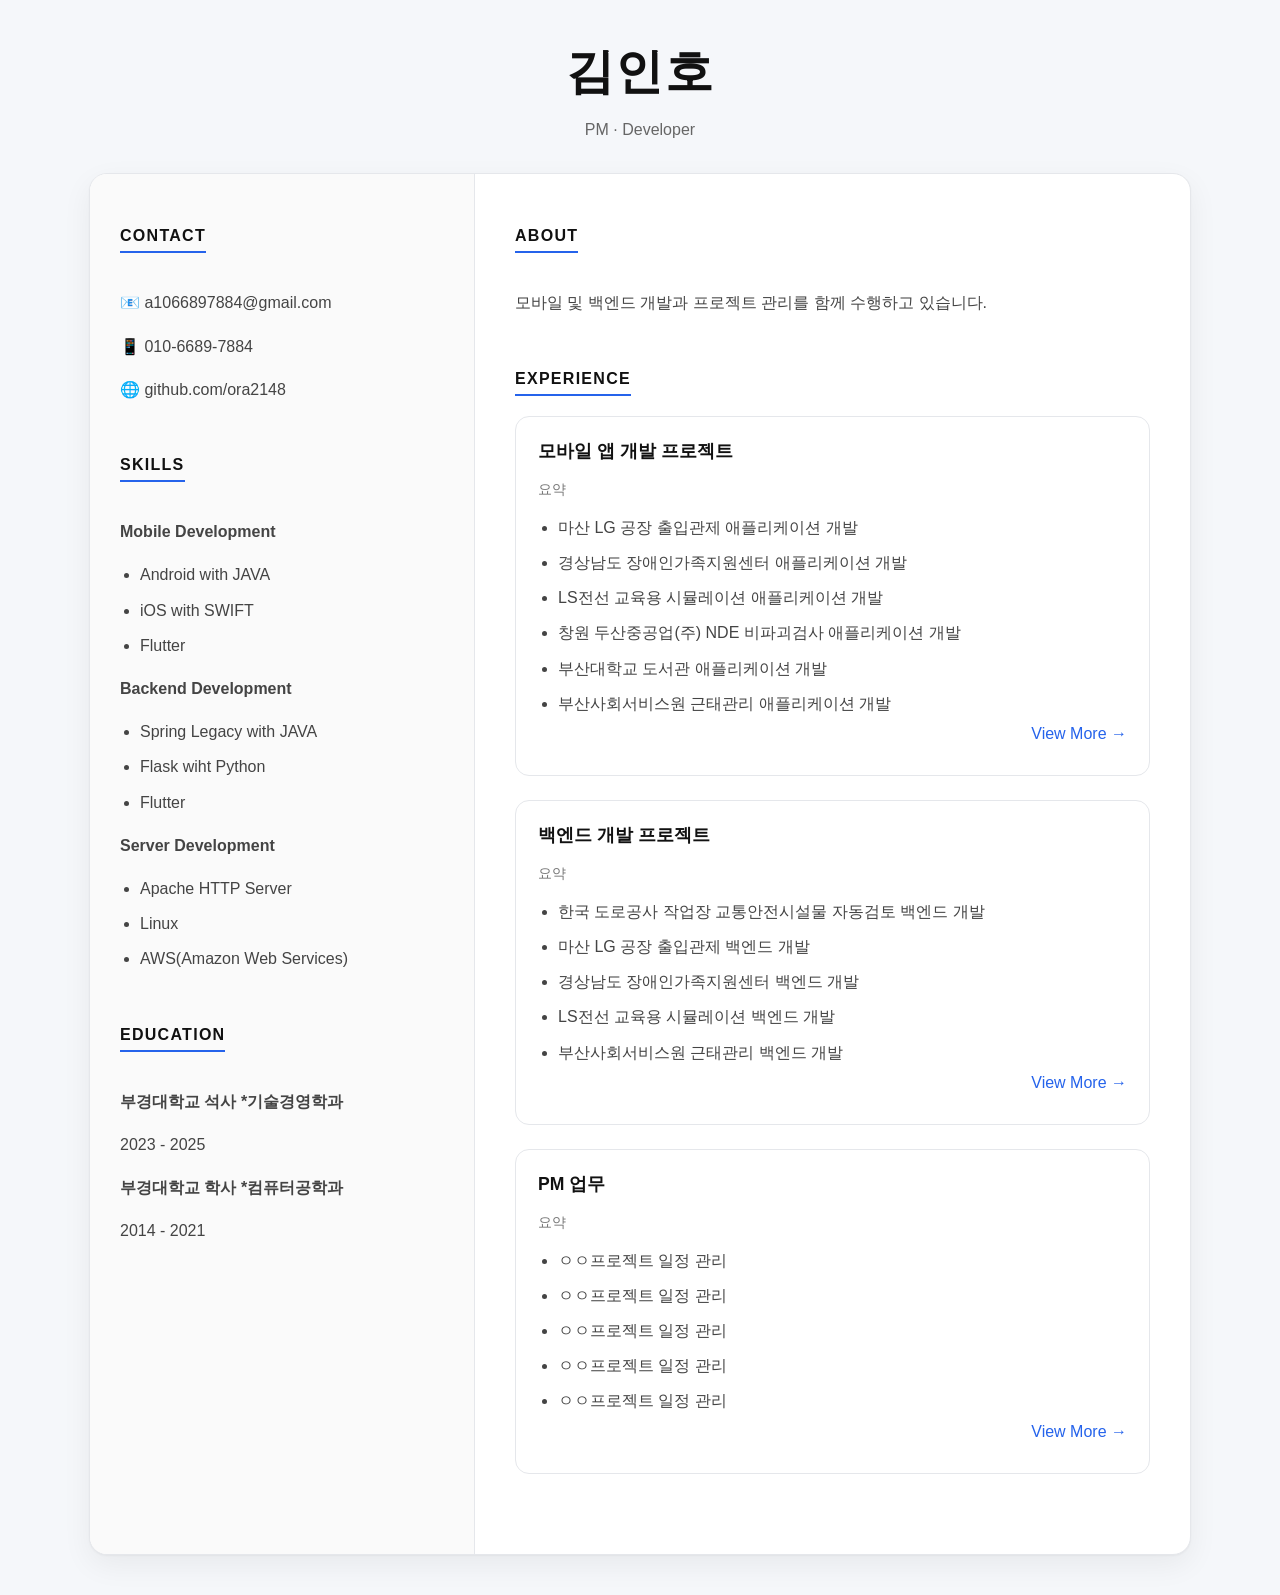
==== index.html @ 2bc0cc18 "123" ====
<!DOCTYPE html>
<html lang="ko">
<head>
    <meta charset="UTF-8">
    <meta http-equiv="X-UA-Compatible" content="IE=edge">
    <meta name="viewport" content="width=device-width, initial-scale=1.0">

    <title>김인호 이력서</title>

    <link rel="stylesheet" href="style.css">
</head>

<body>

    <header id="header">
        <h1>김인호</h1>
        <p class="job">PM · Developer</p>
    </header>

    <main>
        <!-- 왼쪽 -->
        <article id="mainLeft">

            <section>
                <h2>CONTACT</h2>

                <p>📧 a1066897884@gmail.com</p>
                <p>📱 010-6689-7884</p>
                <p>🌐 github.com/ora2148</p>
            </section>

            <section>
                <h2>SKILLS</h2>
                <p><strong>Mobile Development</strong></p>
                <ul>
                    <li>Android with JAVA</li>
                    <li>iOS with SWIFT</li>
                    <li>Flutter</li>
                </ul>

                <p><strong>Backend Development</strong></p>
                <ul>
                    <li>Spring Legacy with JAVA</li>
                    <li>Flask wiht Python</li>
                    <li>Flutter</li>
                </ul>
                <p><strong>Server Development</strong></p>
              <ul>
                    <li>Apache HTTP Server</li>
                    <li>Linux</li>
                    <li>AWS(Amazon Web Services)</li>
                </ul>
            </section>

            <section>
                <h2>EDUCATION</h2>

                <p><strong>부경대학교 석사 *기술경영학과</strong></p>
                                <p>2023 - 2025</p>

                <p><strong>부경대학교 학사 *컴퓨터공학과</strong></p>
                <p>2014 - 2021</p>
            </section>

        </article>

        <!-- 오른쪽 -->
        <article id="mainRight">

            <section>
                <h2>ABOUT</h2>

                <p>
                    모바일 및 백엔드 개발과 프로젝트 관리를 함께 수행하고 있습니다.
                </p>
            </section>

            <section>
                <h2>EXPERIENCE</h2>

                <div class="item">
                    <h3>모바일 앱 개발 프로젝트</h3> 
                    
                    <p class="date">요약</p>

                    <ul>
                        <li>마산 LG 공장 출입관제 애플리케이션 개발</li>
                        <li>경상남도 장애인가족지원센터 애플리케이션 개발</li>
                        <li>LS전선 교육용 시뮬레이션 애플리케이션 개발</li>
                        <li>창원 두산중공업(주) NDE 비파괴검사 애플리케이션 개발</li>
                        <li>부산대학교 도서관 애플리케이션 개발</li>
                        <li>부산사회서비스원 근태관리 애플리케이션 개발</li>
                        
                        <div class="item-header" >
                            <a href="app_history_page.html" style="float: right;"  class="more-button" style="text-align:left">View More →</a>
                            <br>
                        </div>  
                    </ul>
                </div>

                 <div class="item">
                    <h3>백엔드 개발 프로젝트</h3>
                    <p class="date">요약</p>
                    

                    <ul>
                        <li>한국 도로공사 작업장 교통안전시설물 자동검토 백엔드 개발</li>
                        <li>마산 LG 공장 출입관제 백엔드 개발</li>
                        <li>경상남도 장애인가족지원센터 백엔드 개발</li>
                        <li>LS전선 교육용 시뮬레이션 백엔드 개발</li>
                        <li>부산사회서비스원 근태관리 백엔드 개발</li>
                        
                <div class="item-header" >
                            <a href="back_history_page.html" style="float: right;"  class="more-button" style="text-align:left">View More →</a>
                            <br>
                        </div>
                    </ul>
                </div>
                <div class="item">
                    <h3>PM 업무</h3>
                    <p class="date">요약</p>
                    <ul>
                        <li>ㅇㅇ프로젝트 일정 관리</li>
                        <li>ㅇㅇ프로젝트 일정 관리</li>
                        <li>ㅇㅇ프로젝트 일정 관리</li>
                        <li>ㅇㅇ프로젝트 일정 관리</li>
                        <li>ㅇㅇ프로젝트 일정 관리</li>
                             <div class="item-header" >
                            <a href="history_page.html" style="float: right;"  class="more-button" style="text-align:left">View More →</a>
                            <br>
                        </div>  
                    </ul>

                             
                </div>

            </section>

        </article>

    </main>

</body>
</html>
---- style.css ----
/* 전체 */
body {
    margin: 0;
    padding: 40px 20px;

    font-family: -apple-system, BlinkMacSystemFont, "Segoe UI",
        Helvetica, Arial, sans-serif;

    background: #f5f7fa;
    color: #222;
}

/* 헤더 */
#header {
    text-align: center;
    margin-bottom: 30px;
}

#header h1 {
    margin: 0;
    font-size: 3rem;
    font-weight: 700;
    letter-spacing: 0.08rem;
    color: #111;
}

.job {
    margin-top: 12px;
    color: #666;
    font-size: 1rem;
}

/* 메인 카드 */
main {
    max-width: 1100px;
    margin: 0 auto;

    display: grid;
    grid-template-columns: 35% 65%;

    background: white;

    border: 1px solid #e5e7eb;
    border-radius: 18px;

    overflow: hidden;

    box-shadow:
        0 10px 30px rgba(0,0,0,0.06),
        0 1px 2px rgba(0,0,0,0.04);
}

/* 왼쪽 */
#mainLeft {
    padding: 40px 30px;
    background: #fafafa;
    border-right: 1px solid #e5e7eb;
}

/* 오른쪽 */
#mainRight {
    padding: 40px;
}

/* 섹션 */
section {
    margin-bottom: 40px;
}

/* 제목 */
h2 {
    display: inline-block;

    margin-bottom: 20px;
    padding-bottom: 6px;

    font-size: 1rem;
    font-weight: 700;
    letter-spacing: 0.08rem;

    color: #111;

    border-bottom: 2px solid #2563eb;
}

/* 텍스트 */
p,
li {
    color: #444;
    line-height: 1.7;
}

/* 리스트 */
ul {
    margin: 10px 0;
    padding-left: 20px;
}

li {
    margin-bottom: 8px;
}

/* 프로젝트 카드 */
.item {
    margin-bottom: 24px;
    padding: 22px;

    background: white;

    border: 1px solid #e5e7eb;
    border-radius: 14px;

    transition:
        transform 0.25s ease,
        box-shadow 0.25s ease,
        border-color 0.25s ease;
}

/* 마우스 오버 */
.item:hover {
    transform: translateY(-6px);

    border-color: #2563eb;

    box-shadow:
        0 18px 35px rgba(37,99,235,0.12),
        0 8px 16px rgba(0,0,0,0.08);
}

/* 프로젝트 제목 */
.item h3 {
    margin: 0 0 8px;
    font-size: 1.1rem;
    color: #111;
}

/* 날짜 */
.date {
    margin-bottom: 12px;
    color: #777;
    font-size: 0.9rem;
}

/* 링크 */
a {
    color: #2563eb;
    text-decoration: none;

    transition: color 0.2s ease;
}

a:hover {
    color: #1d4ed8;
    text-decoration: underline;
}

/* 구분선 */
hr {
    border: none;
    height: 1px;
    background: #e5e7eb;
}

/* 부드러운 hover */
section,
#mainLeft,
#mainRight {
    transition: all 0.2s ease;
}

/* 반응형 */
@media (max-width: 768px) {

    body {
        padding: 20px 12px;
    }

    main {
        grid-template-columns: 1fr;
    }

    #mainLeft {
        border-right: none;
        border-bottom: 1px solid #e5e7eb;
    }

    #header h1 {
        font-size: 2.2rem;
    }

    .item:hover {
        transform: translateY(-3px);
    }
/* }


/* GitHub Dark 스타일 기반 */

/* 전체 */
body {
    margin: 0;
    padding: 40px 20px;

    font-family: -apple-system, BlinkMacSystemFont, "Segoe UI",
        Helvetica, Arial, sans-serif;

    background: #0d1117;
    color: #c9d1d9;
}

/* 헤더 */
#header {
    text-align: center;
    margin-bottom: 30px;
}

#header h1 {
    margin: 0;
    font-size: 3rem;
    font-weight: 700;
    letter-spacing: 0.08rem;
    color: #f0f6fc;
}

.job {
    margin-top: 12px;
    color: #8b949e;
    font-size: 1rem;
}

/* 메인 카드 */
main {
    max-width: 1100px;
    margin: 0 auto;

    display: grid;
    grid-template-columns: 35% 65%;

    background: #161b22;

    border: 1px solid #30363d;
    border-radius: 16px;

    overflow: hidden;

    box-shadow:
        0 0 0 1px rgba(240,246,252,0.02),
        0 16px 40px rgba(0,0,0,0.45);
}

/* 왼쪽 */
#mainLeft {
    padding: 40px 30px;
    background: #0f141b;
    border-right: 1px solid #30363d;
}

/* 오른쪽 */
#mainRight {
    padding: 40px;
}

/* 섹션 */
section {
    margin-bottom: 40px;
}

/* 제목 */
h2 {
    display: inline-block;

    margin-bottom: 20px;
    padding-bottom: 6px;

    font-size: 1rem;
    font-weight: 600;
    letter-spacing: 0.08rem;

    color: #f0f6fc;

    border-bottom: 2px solid #238636;
}

/* 텍스트 */
p,
li {
    color: #c9d1d9;
    line-height: 1.7;
}

/* 리스트 */
ul {
    margin: 10px 0;
    padding-left: 20px;
}

li {
    margin-bottom: 8px;
}

/* 프로젝트 카드 */
.item {
    margin-bottom: 24px;
    padding: 20px;

    background: #21262d;

    border: 1px solid #30363d;
    border-radius: 12px;

    transition: all 0.2s ease;
}

/* hover 효과 */
.item:hover {
    border-color: #238636;
    transform: translateY(-2px);

    box-shadow:
        0 0 0 1px rgba(35,134,54,0.2),
        0 8px 24px rgba(0,0,0,0.35);
}

/* 프로젝트 제목 */
.item h3 {
    margin: 0 0 8px;
    font-size: 1.1rem;
    color: #f0f6fc;
}

/* 날짜 */
.date {
    margin-bottom: 12px;
    color: #8b949e;
    font-size: 0.9rem;
}

/* 링크 */
a {
    color: #58a6ff;
    text-decoration: none;
}

a:hover {
    text-decoration: underline;
}

/* 구분선 */
hr {
    border: none;
    height: 1px;
    background: #30363d;
}

/* 반응형 */
@media (max-width: 768px) {

    body {
        padding: 20px 12px;
    }

    main {
        grid-template-columns: 1fr;
    }

    #mainLeft {
        border-right: none;
        border-bottom: 1px solid #30363d;
    }

    #header h1 {
        font-size: 2.2rem;
    }
} */
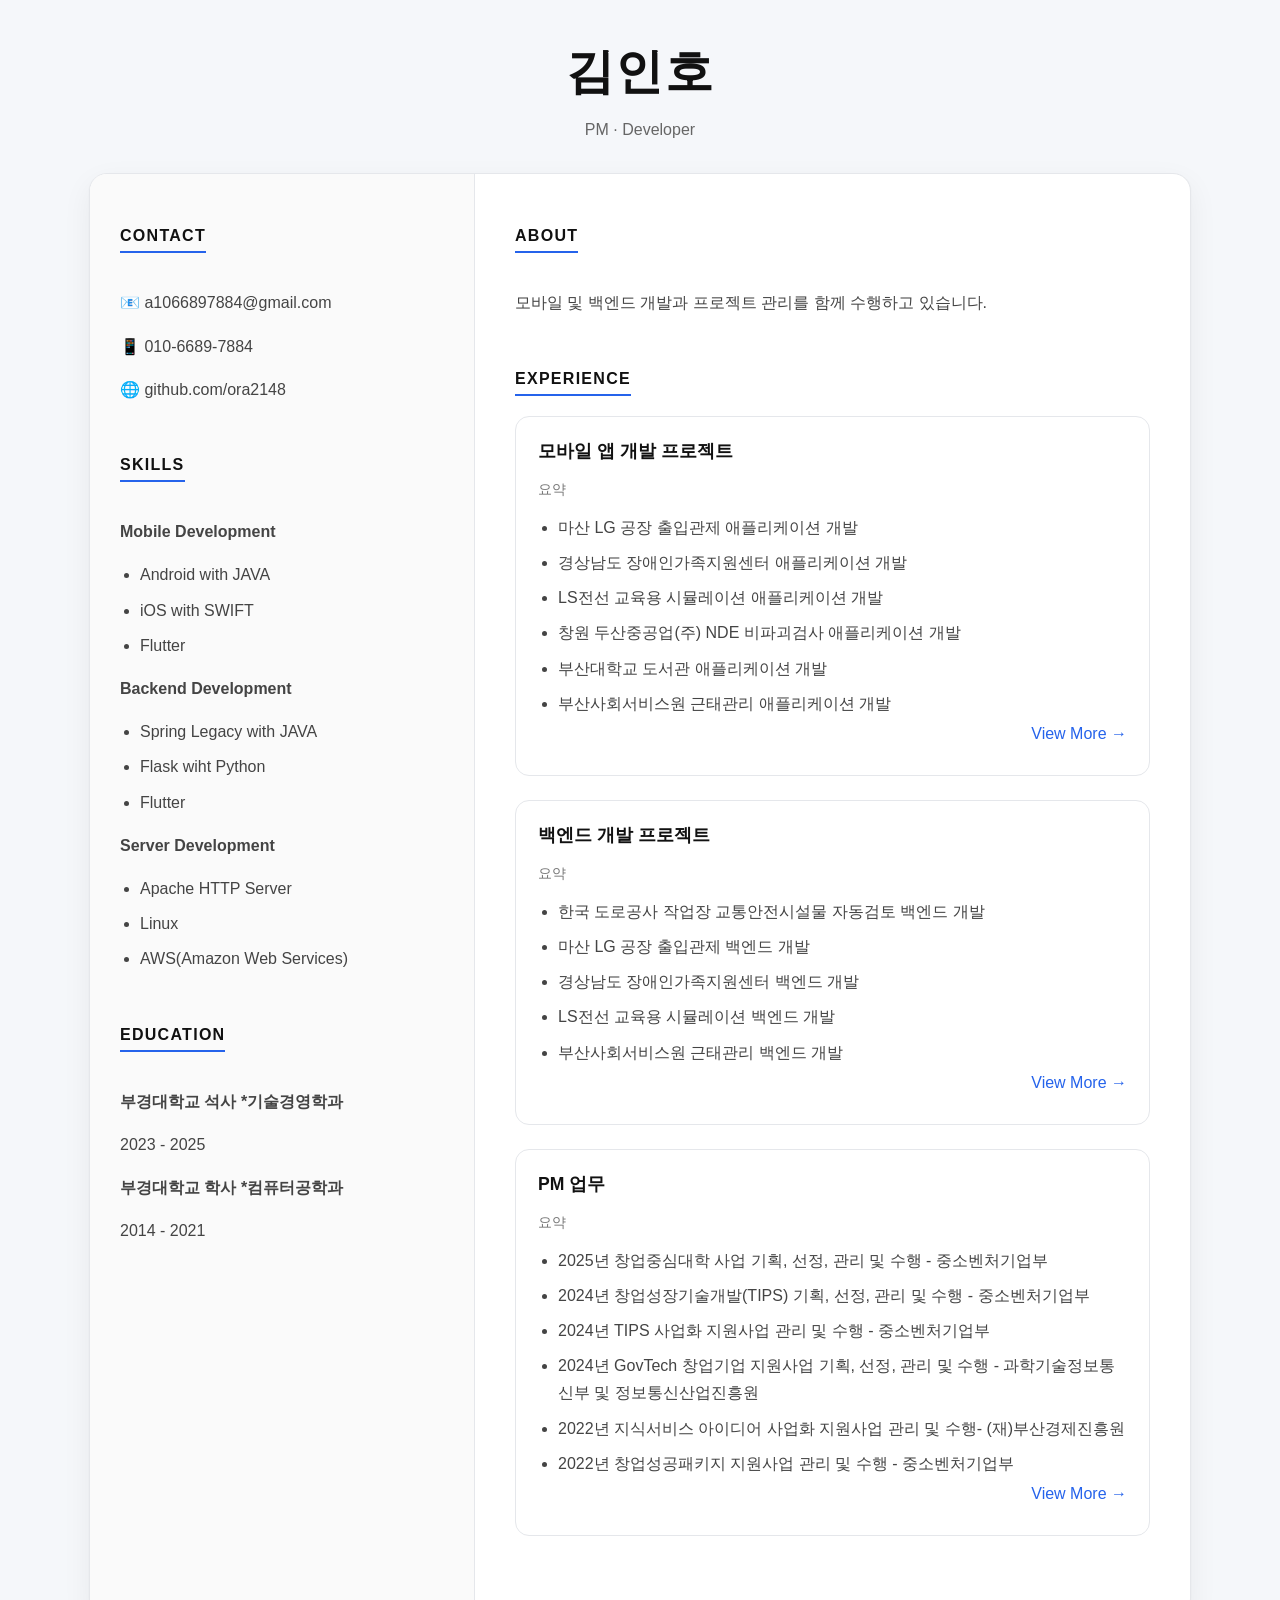
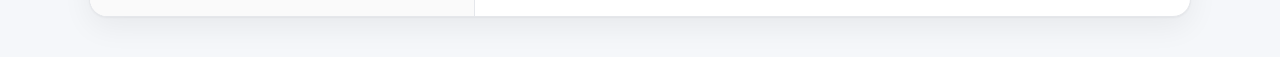
==== commit cfc92939: "123" ====
--- a/index.html
+++ b/index.html
@@ -120,11 +120,12 @@
                     <h3>PM 업무</h3>
                     <p class="date">요약</p>
                     <ul>
-                        <li>ㅇㅇ프로젝트 일정 관리</li>
-                        <li>ㅇㅇ프로젝트 일정 관리</li>
-                        <li>ㅇㅇ프로젝트 일정 관리</li>
-                        <li>ㅇㅇ프로젝트 일정 관리</li>
-                        <li>ㅇㅇ프로젝트 일정 관리</li>
+                        <li>2025년 창업중심대학 사업 기획, 선정, 관리 및 수행 - 중소벤처기업부</li>
+                        <li>2024년 창업성장기술개발(TIPS) 기획, 선정, 관리 및 수행 - 중소벤처기업부</li>
+                        <li>2024년 TIPS 사업화 지원사업 관리 및 수행 - 중소벤처기업부</li>
+                        <li>2024년 GovTech 창업기업 지원사업 기획, 선정, 관리 및 수행 - 과학기술정보통신부 및 정보통신산업진흥원</li>
+                        <li>2022년 지식서비스 아이디어 사업화 지원사업 관리 및 수행- (재)부산경제진흥원</li>
+                        <li>2022년 창업성공패키지 지원사업 관리 및 수행 - 중소벤처기업부</li>
                              <div class="item-header" >
                             <a href="history_page.html" style="float: right;"  class="more-button" style="text-align:left">View More →</a>
                             <br>
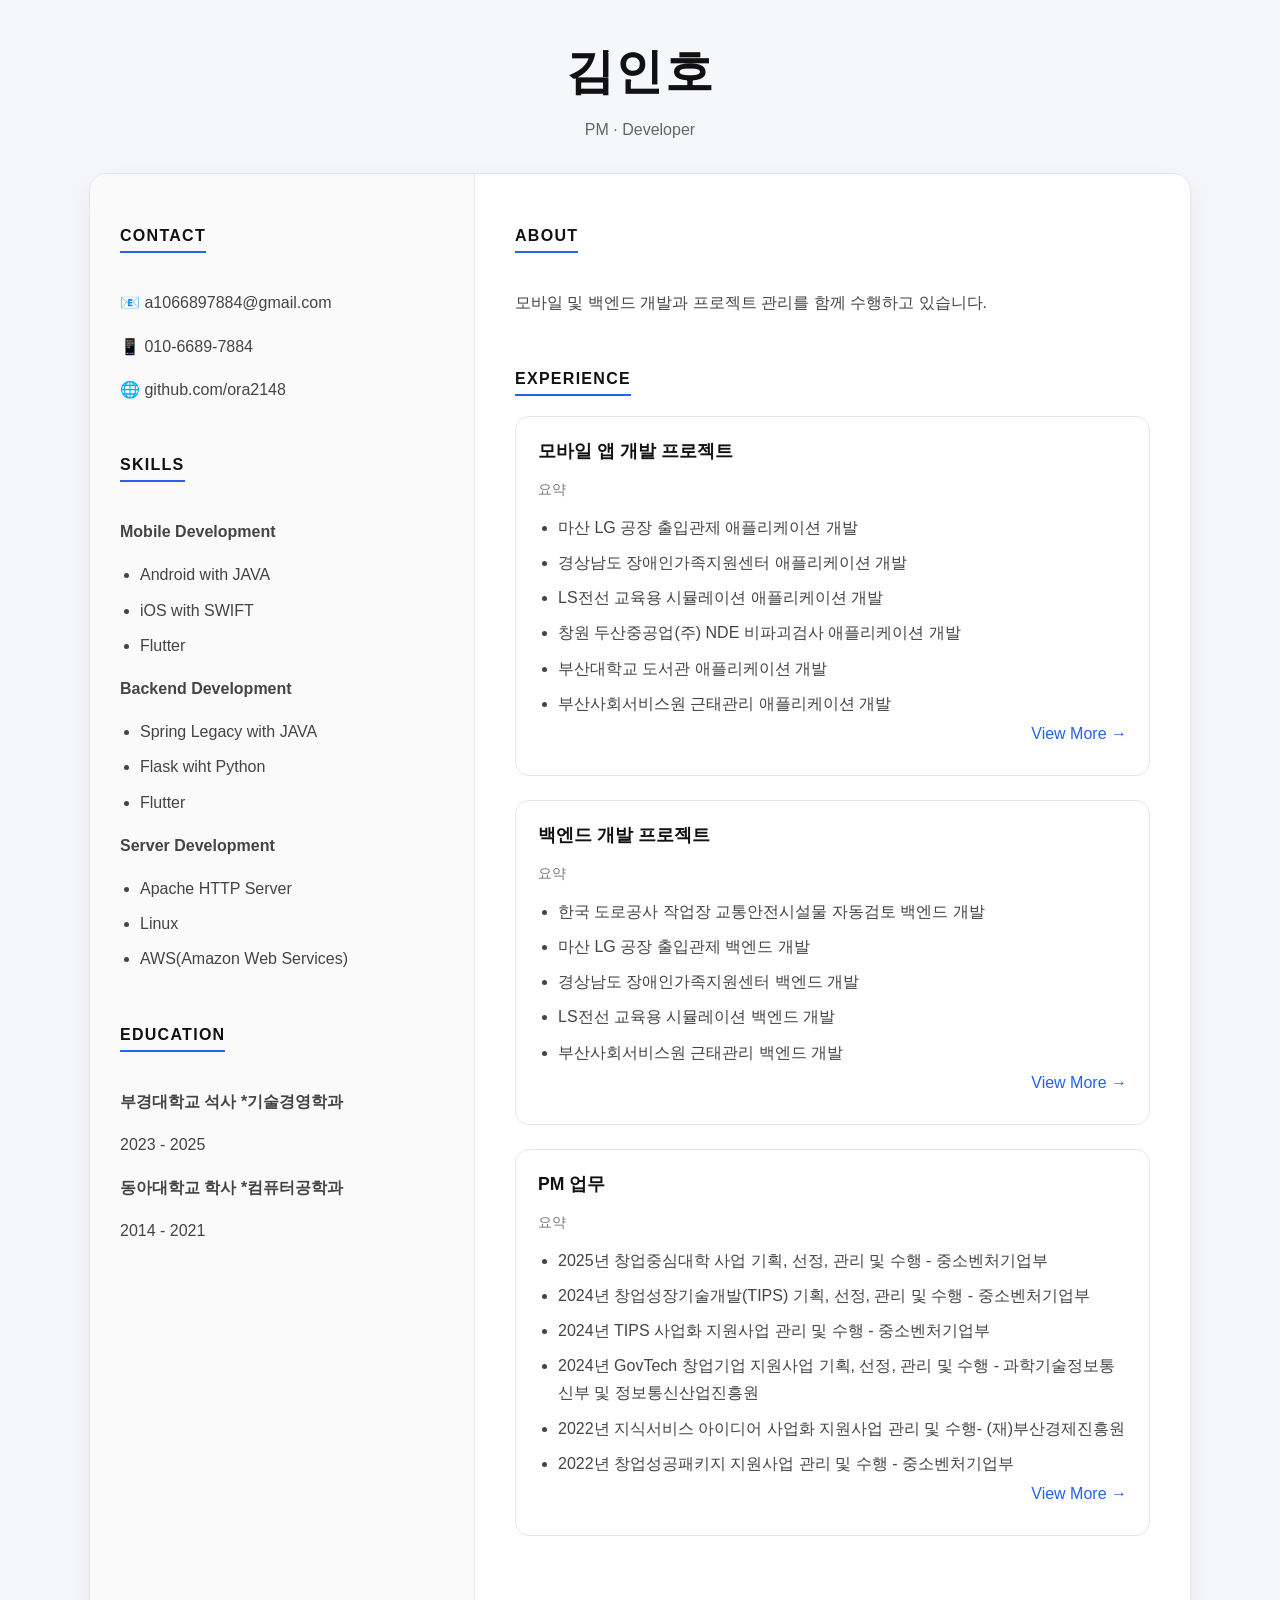
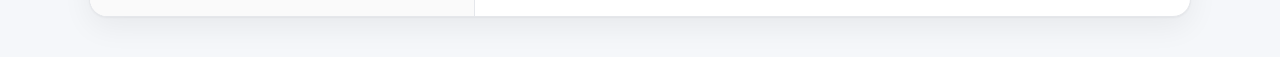
==== commit 9f992137: "123" ====
--- a/index.html
+++ b/index.html
@@ -58,7 +58,7 @@
                 <p><strong>부경대학교 석사 *기술경영학과</strong></p>
                                 <p>2023 - 2025</p>
 
-                <p><strong>부경대학교 학사 *컴퓨터공학과</strong></p>
+                <p><strong>동아대학교 학사 *컴퓨터공학과</strong></p>
                 <p>2014 - 2021</p>
             </section>
 
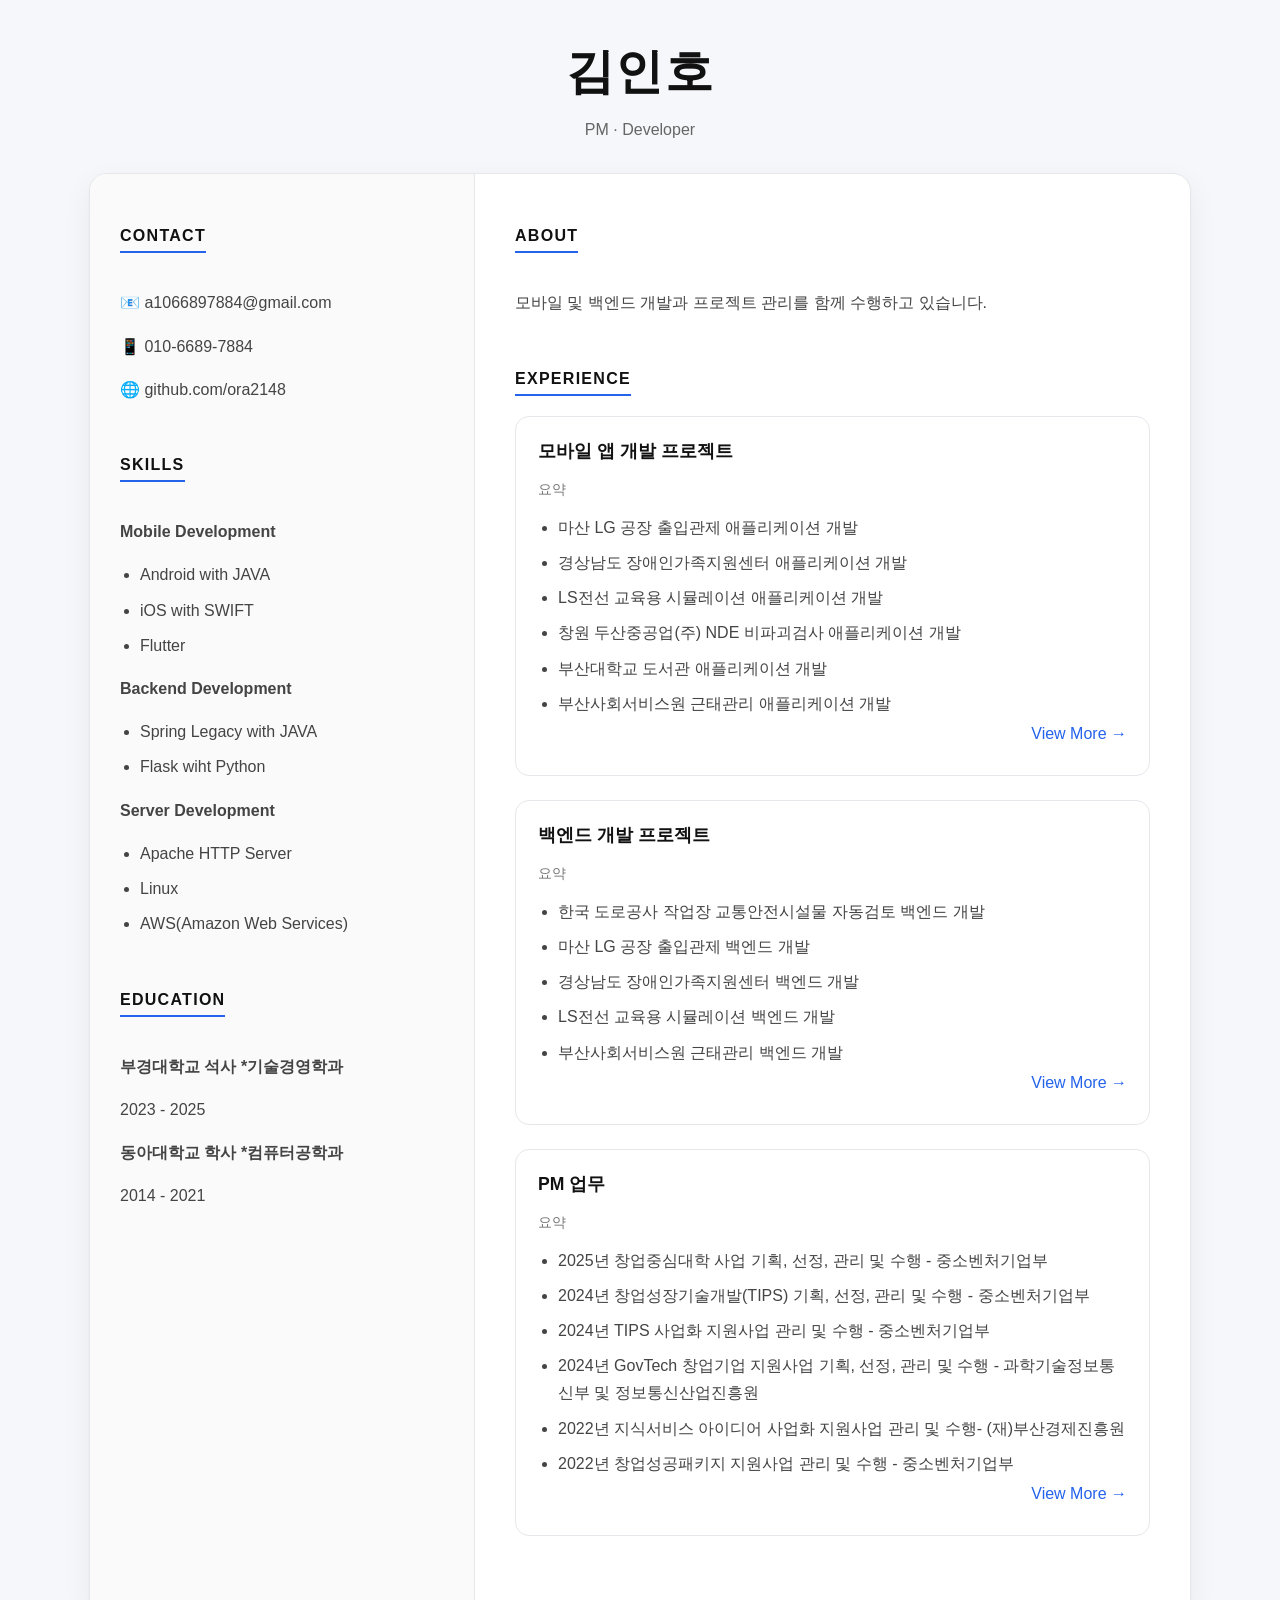
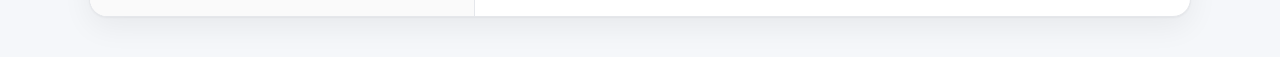
==== commit beedc51c: "123" ====
--- a/index.html
+++ b/index.html
@@ -42,7 +42,6 @@
                 <ul>
                     <li>Spring Legacy with JAVA</li>
                     <li>Flask wiht Python</li>
-                    <li>Flutter</li>
                 </ul>
                 <p><strong>Server Development</strong></p>
               <ul>
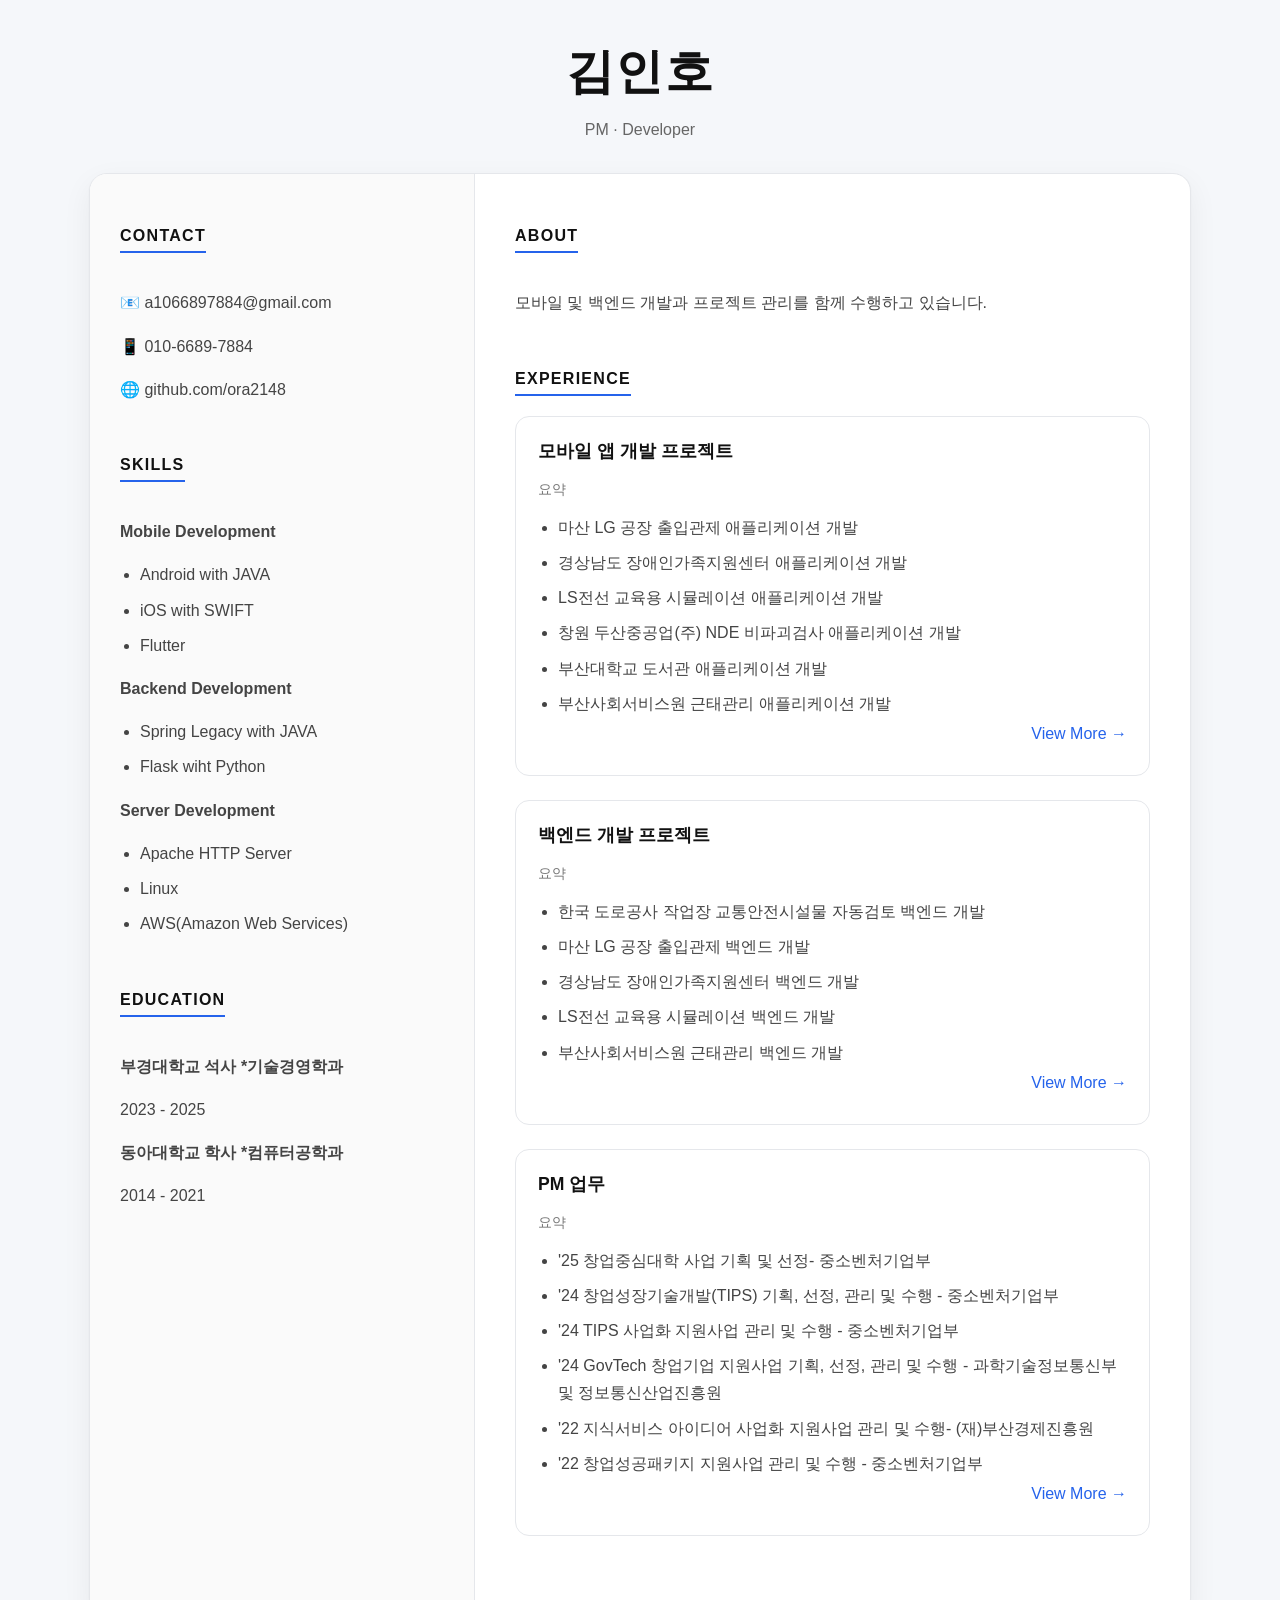
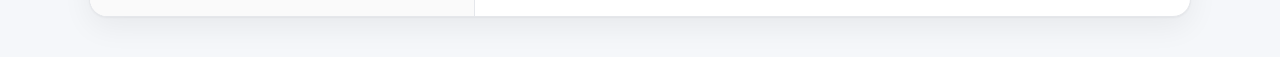
==== commit 825a55a0: "123" ====
--- a/index.html
+++ b/index.html
@@ -119,14 +119,14 @@
                     <h3>PM 업무</h3>
                     <p class="date">요약</p>
                     <ul>
-                        <li>2025년 창업중심대학 사업 기획, 선정, 관리 및 수행 - 중소벤처기업부</li>
-                        <li>2024년 창업성장기술개발(TIPS) 기획, 선정, 관리 및 수행 - 중소벤처기업부</li>
-                        <li>2024년 TIPS 사업화 지원사업 관리 및 수행 - 중소벤처기업부</li>
-                        <li>2024년 GovTech 창업기업 지원사업 기획, 선정, 관리 및 수행 - 과학기술정보통신부 및 정보통신산업진흥원</li>
-                        <li>2022년 지식서비스 아이디어 사업화 지원사업 관리 및 수행- (재)부산경제진흥원</li>
-                        <li>2022년 창업성공패키지 지원사업 관리 및 수행 - 중소벤처기업부</li>
-                             <div class="item-header" >
-                            <a href="history_page.html" style="float: right;"  class="more-button" style="text-align:left">View More →</a>
+                        <li>'25 창업중심대학 사업 기획 및 선정- 중소벤처기업부</li>
+                        <li>'24 창업성장기술개발(TIPS) 기획, 선정, 관리 및 수행 - 중소벤처기업부</li>
+                        <li>'24 TIPS 사업화 지원사업 관리 및 수행 - 중소벤처기업부</li>
+                        <li>'24 GovTech 창업기업 지원사업 기획, 선정, 관리 및 수행 - 과학기술정보통신부 및 정보통신산업진흥원</li>
+                        <li>'22 지식서비스 아이디어 사업화 지원사업 관리 및 수행- (재)부산경제진흥원</li>
+                        <li>'22 창업성공패키지 지원사업 관리 및 수행 - 중소벤처기업부</li>
+                             <div class="item-header">
+                            <a href="pm_history_page.html" style="float: right;"  class="more-button" style="text-align:left">View More →</a>
                             <br>
                         </div>  
                     </ul>
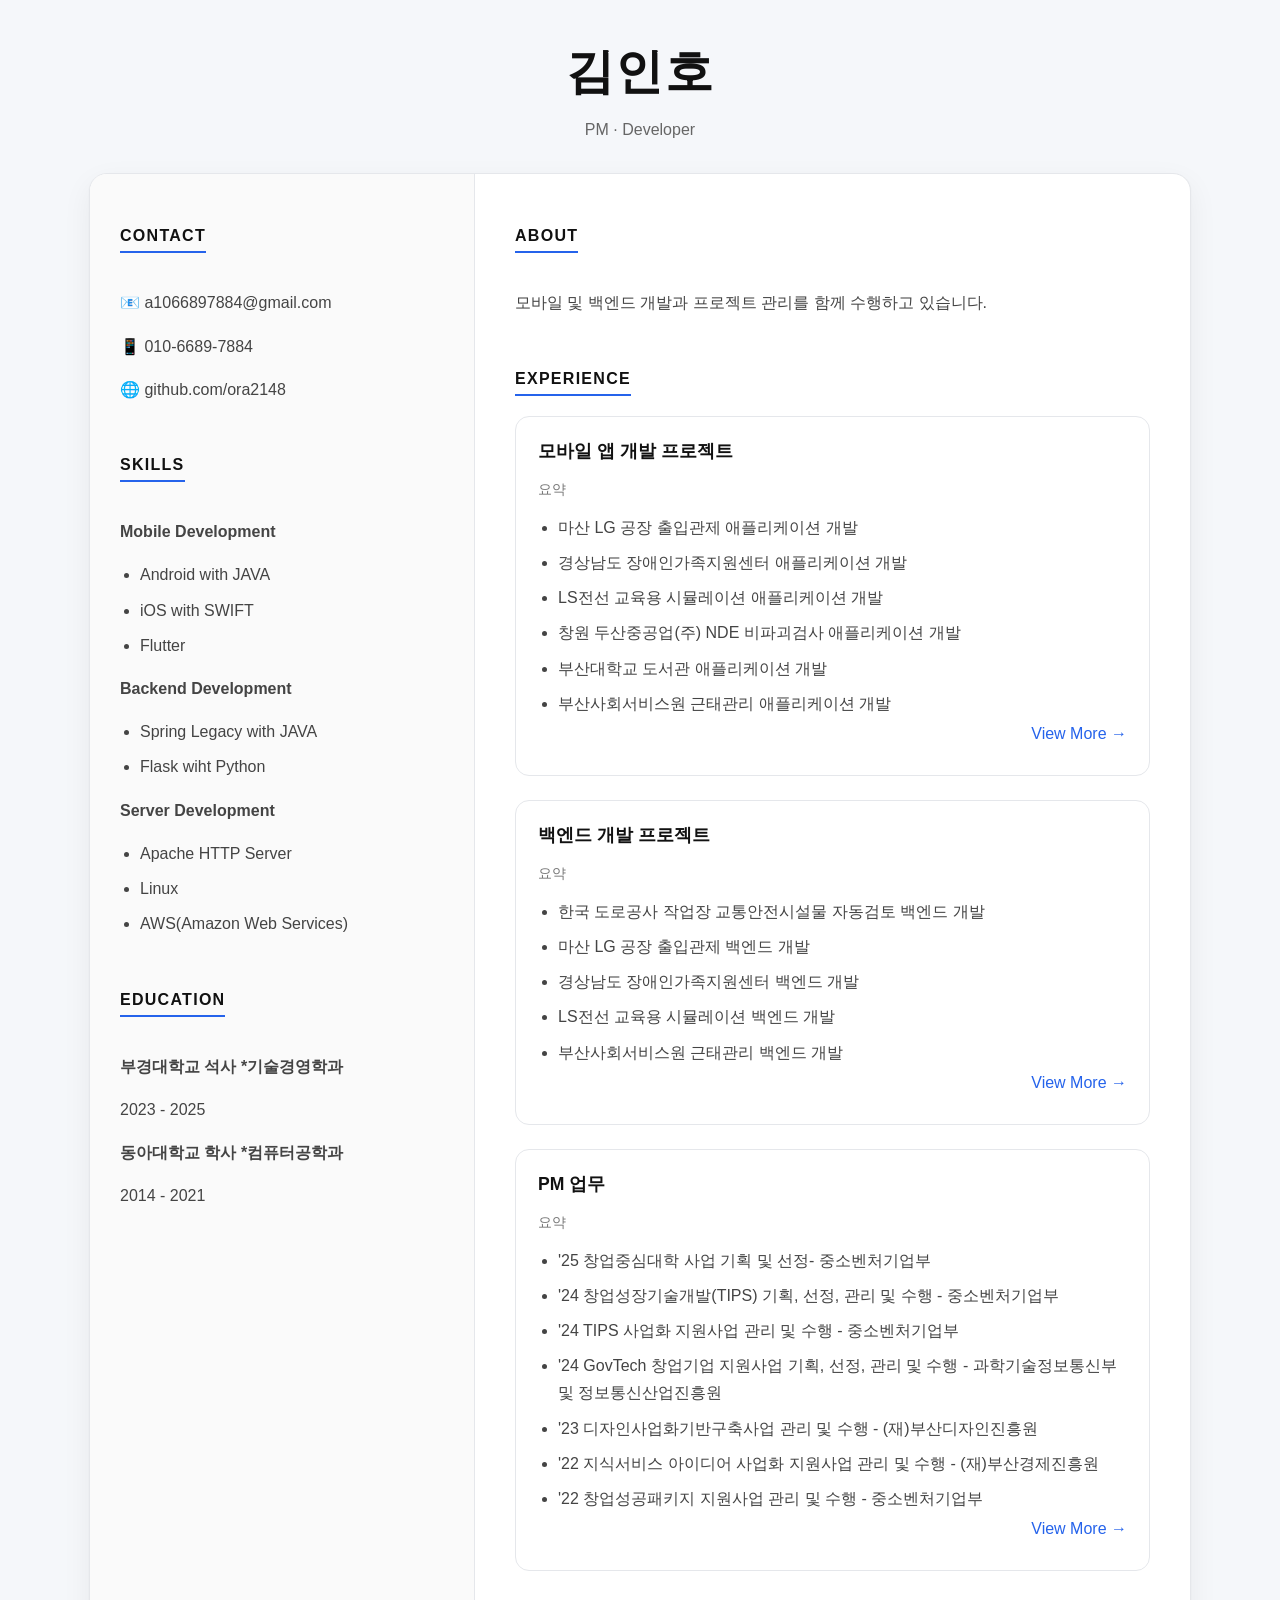
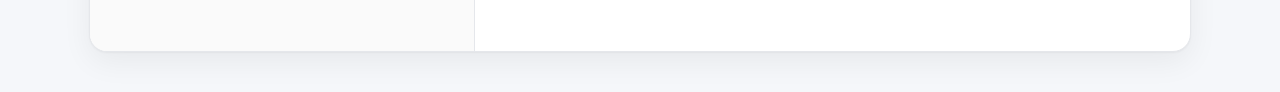
==== commit db93d725: "123" ====
--- a/index.html
+++ b/index.html
@@ -123,7 +123,8 @@
                         <li>'24 창업성장기술개발(TIPS) 기획, 선정, 관리 및 수행 - 중소벤처기업부</li>
                         <li>'24 TIPS 사업화 지원사업 관리 및 수행 - 중소벤처기업부</li>
                         <li>'24 GovTech 창업기업 지원사업 기획, 선정, 관리 및 수행 - 과학기술정보통신부 및 정보통신산업진흥원</li>
-                        <li>'22 지식서비스 아이디어 사업화 지원사업 관리 및 수행- (재)부산경제진흥원</li>
+                        <li>'23 디자인사업화기반구축사업 관리 및 수행 - (재)부산디자인진흥원</li>
+                        <li>'22 지식서비스 아이디어 사업화 지원사업 관리 및 수행 - (재)부산경제진흥원</li>
                         <li>'22 창업성공패키지 지원사업 관리 및 수행 - 중소벤처기업부</li>
                              <div class="item-header">
                             <a href="pm_history_page.html" style="float: right;"  class="more-button" style="text-align:left">View More →</a>
